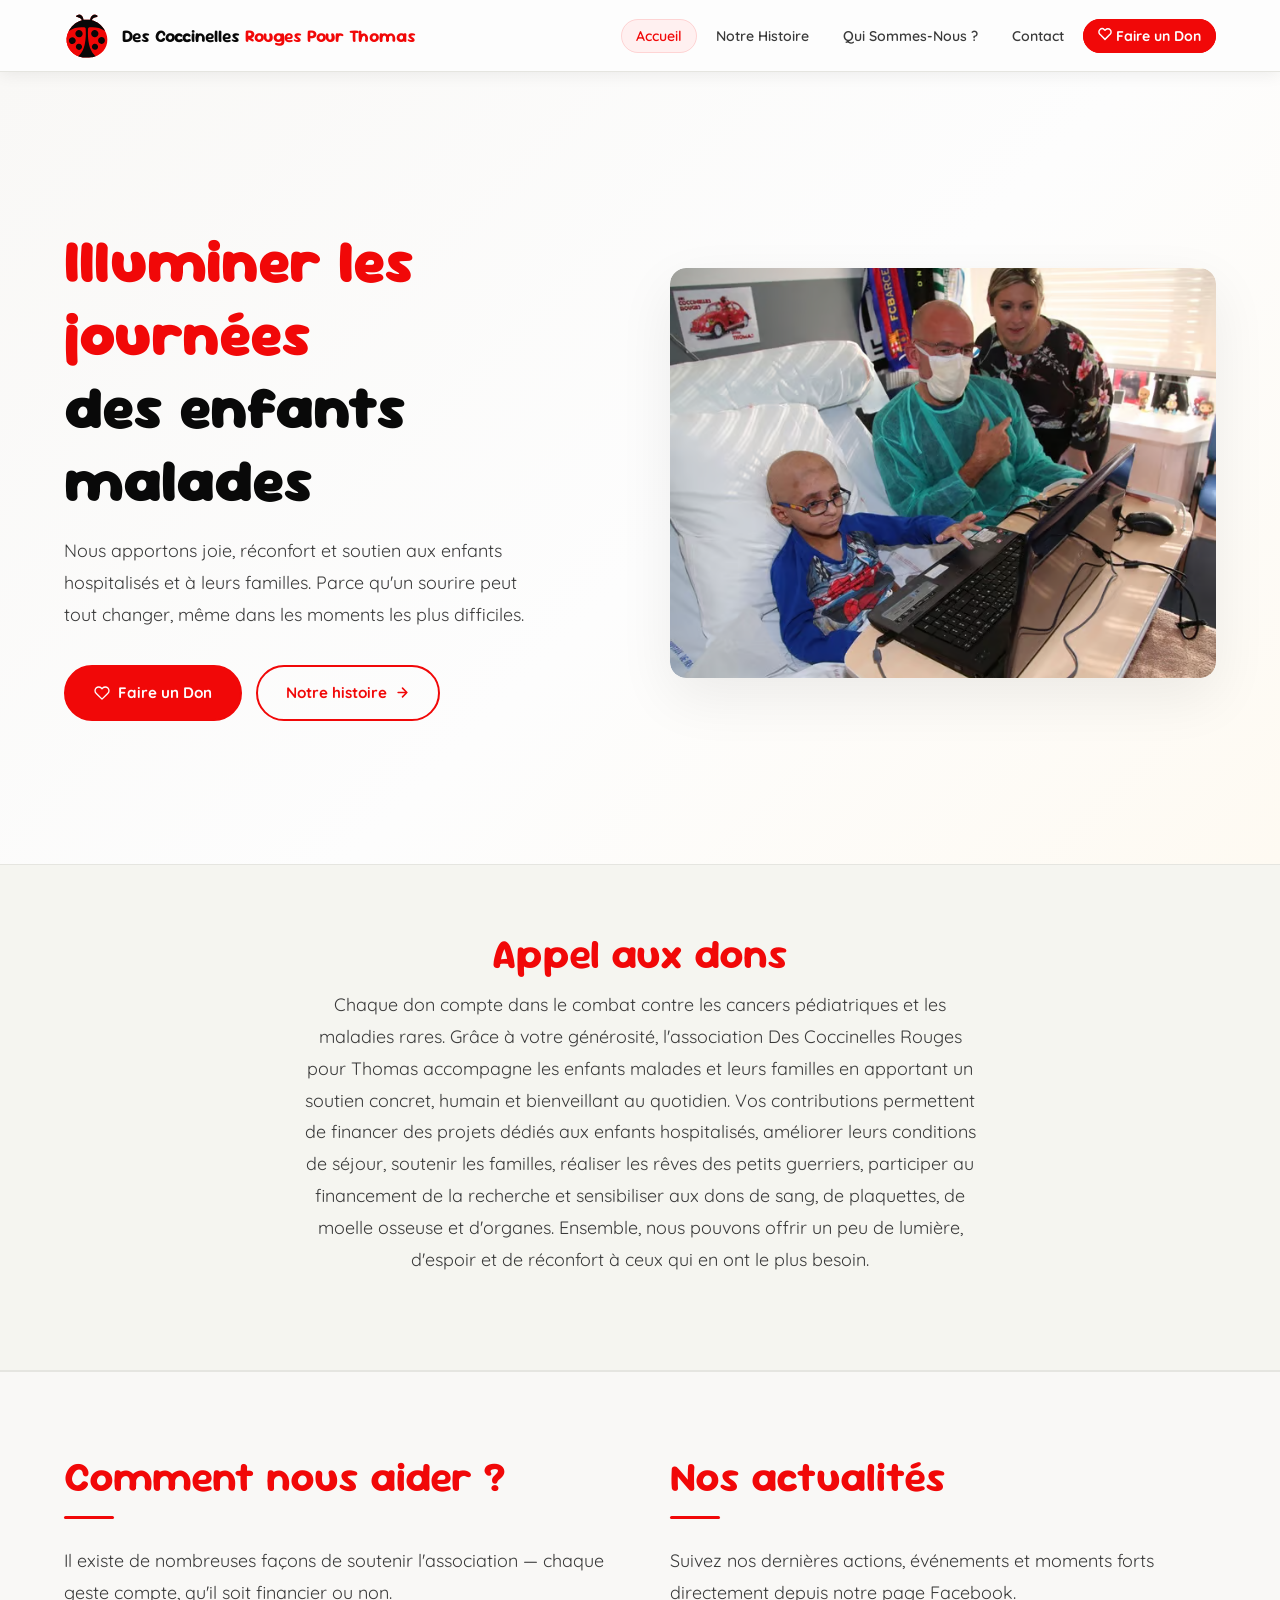
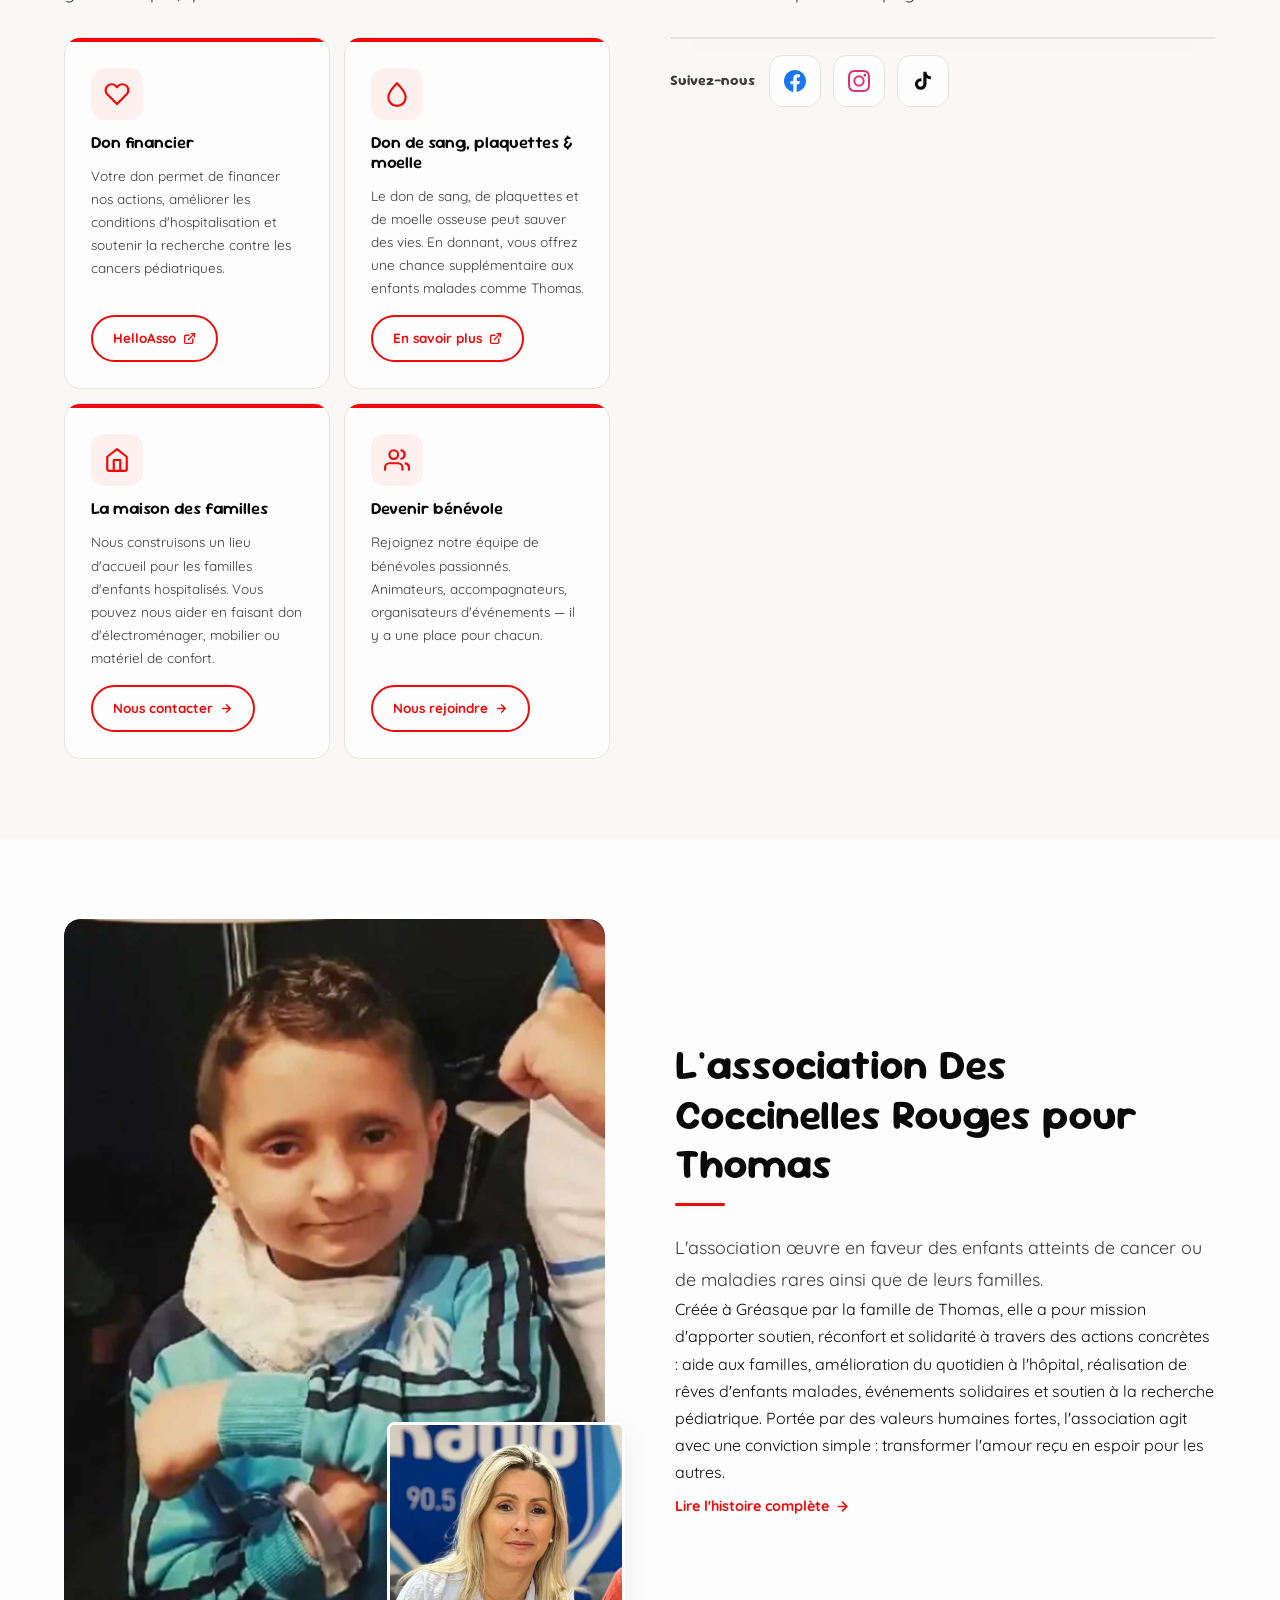
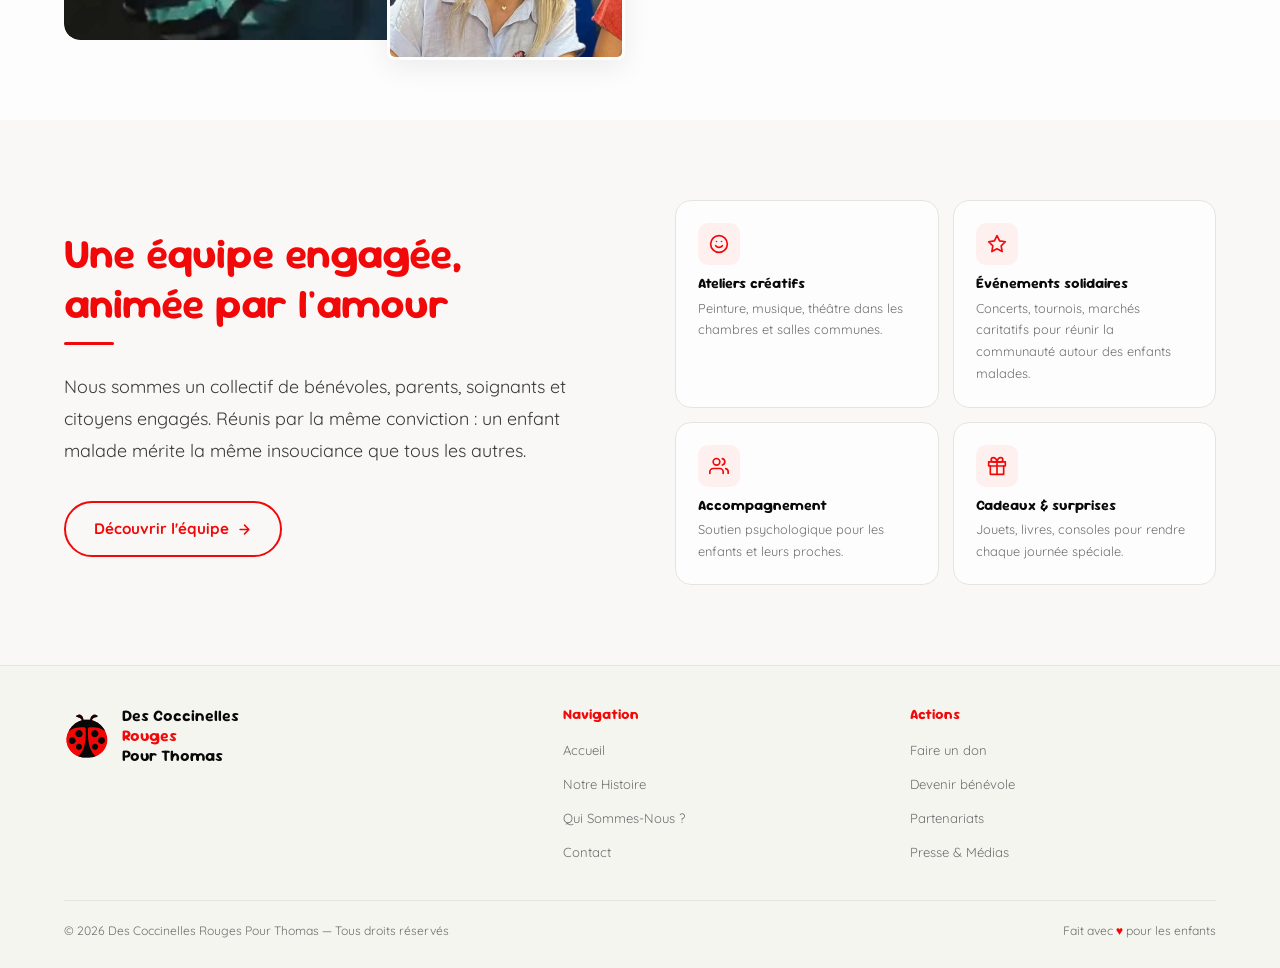
==== index.html @ 8523a1a4 "Initial commit" ====
<!DOCTYPE html>
<html lang="fr">
<head>
  <meta charset="UTF-8">
  <meta name="viewport" content="width=device-width, initial-scale=1.0">

  <!-- =============================================
       SEO — TITRE & DESCRIPTION
       ============================================= -->
  <title>Des Coccinelles Rouges Pour Thomas — Soutien aux enfants malades, Gréasque (13)</title>
  <meta name="description" content="Association Des Coccinelles Rouges Pour Thomas : soutien aux enfants atteints de cancer pédiatrique ou de maladies rares et à leurs familles. Faites un don, devenez bénévole. Basée à Gréasque (Bouches-du-Rhône).">
  <meta name="keywords" content="association enfants malades, cancer pédiatrique, maladies rares, soutien familles, Gréasque, Bouches-du-Rhône, leucémie enfant, faire un don association, bénévolat, coccinelles rouges Thomas, Sabine Matina">
  <meta name="author" content="Association Des Coccinelles Rouges Pour Thomas">
  <meta name="robots" content="index, follow">
  <link rel="canonical" href="https://www.descoccinellesrougespourthomas.fr/">

  <!-- =============================================
       OPEN GRAPH (Facebook, LinkedIn, WhatsApp…)
       ============================================= -->
  <meta property="og:type"        content="website">
  <meta property="og:locale"      content="fr_FR">
  <meta property="og:url"         content="https://www.descoccinellesrougespourthomas.fr/">
  <meta property="og:site_name"   content="Des Coccinelles Rouges Pour Thomas">
  <meta property="og:title"       content="Des Coccinelles Rouges Pour Thomas — Soutien aux enfants malades">
  <meta property="og:description" content="Association de soutien aux enfants atteints de cancer ou de maladies rares et à leurs familles. Rejoignez-nous, faites un don, devenez bénévole.">
  <meta property="og:image"       content="https://www.descoccinellesrougespourthomas.fr/images/logo/coccinelle.svg">

  <!-- =============================================
       TWITTER CARD
       ============================================= -->
  <meta name="twitter:card"        content="summary_large_image">
  <meta name="twitter:title"       content="Des Coccinelles Rouges Pour Thomas">
  <meta name="twitter:description" content="Association de soutien aux enfants atteints de cancer ou de maladies rares et à leurs familles. Faites un don, devenez bénévole.">
  <meta name="twitter:image"       content="https://www.descoccinellesrougespourthomas.fr/images/logo/coccinelle.svg">

  <!-- =============================================
       DONNÉES STRUCTURÉES — Google Rich Results
       ============================================= -->
  <script type="application/ld+json">
  {
    "@context": "https://schema.org",
    "@type": "NGO",
    "name": "Des Coccinelles Rouges Pour Thomas",
    "alternateName": "Coccinelles Rouges Thomas",
    "url": "https://www.descoccinellesrougespourthomas.fr/",
    "logo": "https://www.descoccinellesrougespourthomas.fr/images/logo/coccinelle.svg",
    "description": "Association de soutien aux enfants atteints de cancer pédiatrique ou de maladies rares et à leurs familles, fondée à Gréasque par Sabine Matina en mémoire de Thomas.",
    "foundingDate": "2019",
    "address": {
      "@type": "PostalAddress",
      "streetAddress": "6A Les Castors",
      "postalCode": "13850",
      "addressLocality": "Gréasque",
      "addressCountry": "FR"
    },
    "contactPoint": [
      {
        "@type": "ContactPoint",
        "telephone": "+33-6-26-09-50-68",
        "contactType": "customer support",
        "name": "Sabine Matina",
        "availableLanguage": "French"
      },
      {
        "@type": "ContactPoint",
        "email": "descoccinellesrougespourthomas@gmail.com",
        "contactType": "customer support"
      }
    ],
    "sameAs": [
      "https://www.facebook.com/descoccinellesrougespourthomas",
      "https://www.instagram.com/descoccinellesrougespourthomas/",
      "https://www.tiktok.com/@matinathomas110710"
    ],
    "areaServed": "FR"
  }
  </script>

  <!-- Polices -->
  <link rel="preconnect" href="https://fonts.googleapis.com">
  <link rel="preconnect" href="https://fonts.gstatic.com" crossorigin>
  <link href="https://fonts.googleapis.com/css2?family=Sour+Gummy:wght@400;600;700;900&family=Quicksand:wght@400;500;600;700&display=swap" rel="stylesheet">
  <link rel="stylesheet" href="style.css">
</head>
<body>

<!-- =============================================
     NAVIGATION
     ============================================= -->
<nav class="main-nav">
  <div class="nav-logo" onclick="go('home')">
    <div class="logo-img" id="nav-logo">LOGO</div>
    <div class="logo-name" id="nav-name">Nom de <span>l'Association</span></div>
  </div>
  <ul class="nav-links">
    <li><a onclick="go('home')"     id="n-home">Accueil</a></li>
    <li><a onclick="go('histoire')" id="n-histoire">Notre Histoire</a></li>
    <li><a onclick="go('qui')"      id="n-qui">Qui Sommes-Nous ?</a></li>
    <li><a onclick="go('contact')"  id="n-contact">Contact</a></li>
    <li><a id="nav-cta-don" href="#" target="_blank" class="nav-cta">
      <svg width="14" height="14" viewBox="0 0 24 24" fill="none" stroke="currentColor" stroke-width="2.5" stroke-linecap="round" stroke-linejoin="round" aria-hidden="true">
        <path d="M20.84 4.61a5.5 5.5 0 0 0-7.78 0L12 5.67l-1.06-1.06a5.5 5.5 0 0 0-7.78 7.78l1.06 1.06L12 21.23l7.78-7.78 1.06-1.06a5.5 5.5 0 0 0 0-7.78z"/>
      </svg>
      Faire un Don
    </a></li>
  </ul>
  <div class="hamburger" onclick="toggleMenu()" aria-label="Menu" aria-expanded="false">
    <span></span><span></span><span></span>
  </div>
</nav>

<div class="mobile-menu" id="mob">
  <a onclick="go('home');toggleMenu()">Accueil</a>
  <a onclick="go('histoire');toggleMenu()">Notre Histoire</a>
  <a onclick="go('qui');toggleMenu()">Qui Sommes-Nous ?</a>
  <a onclick="go('contact');toggleMenu()">Contact</a>
  <a id="mob-cta-don" href="#" target="_blank" style="color:var(--red);font-weight:700;">Faire un Don</a>
</div>

<main>

<!-- =============================================
     PAGE : ACCUEIL
     ============================================= -->
<div class="page active" id="page-home">

  <!-- HERO -->
  <section class="hero" aria-label="Présentation de l'association">
    <div class="hero-inner">
      <div>
        <h1 id="h-titre"></h1>
        <p class="lead" id="h-texte"></p>
        <div class="hero-btns">
          <a id="hero-don-btn" href="#" target="_blank" class="btn btn-primary">
            <svg width="16" height="16" viewBox="0 0 24 24" fill="none" stroke="currentColor" stroke-width="2" stroke-linecap="round" stroke-linejoin="round" aria-hidden="true">
              <path d="M20.84 4.61a5.5 5.5 0 0 0-7.78 0L12 5.67l-1.06-1.06a5.5 5.5 0 0 0-7.78 7.78l1.06 1.06L12 21.23l7.78-7.78 1.06-1.06a5.5 5.5 0 0 0 0-7.78z"/>
            </svg>
            Faire un Don
          </a>
          <a class="btn btn-outline" onclick="go('histoire')">
            Notre histoire
            <svg width="15" height="15" viewBox="0 0 24 24" fill="none" stroke="currentColor" stroke-width="2.5" stroke-linecap="round" stroke-linejoin="round" aria-hidden="true">
              <path d="M5 12h14M12 5l7 7-7 7"/>
            </svg>
          </a>
        </div>
      </div>

      <div class="hero-img" id="hero-img-box">
        <div class="img-ph" style="width:100%;height:100%;border-radius:16px;">
          <svg viewBox="0 0 24 24" fill="none" stroke="currentColor" stroke-width="1.5" aria-hidden="true">
            <rect x="3" y="3" width="18" height="18" rx="3"/>
            <circle cx="8.5" cy="8.5" r="1.5"/>
            <path d="M21 15l-5-5L5 21"/>
          </svg>
          <span>Photo principale<br><small>(800×600px)</small></span>
        </div>
      </div>
    </div>
  </section>

  <!-- APPEL AUX DONS -->
  <section class="don-band" id="dons" aria-label="Appel aux dons">
    <div class="don-band-inner">
      <h2 id="don-t"></h2>
      <p class="lead" id="don-p"></p>
    </div>
  </section>

  <!-- COMMENT AIDER + ACTUALITÉS -->
  <section class="aider-actu" aria-label="Comment aider et actualités">
    <div class="aider-actu-inner">

      <!-- Gauche : cartes de dons 2x2 -->
      <div class="aider-col">
        <h2>Comment nous aider ?</h2>
        <div class="divider"></div>
        <p class="lead" style="margin-bottom:28px;">Il existe de nombreuses façons de soutenir l'association — chaque geste compte, qu'il soit financier ou non.</p>
        <div class="dons-grid" id="dons-grid"></div>
      </div>

      <!-- Droite : widget Facebook + réseaux -->
      <div class="actu-col">
        <h2>Nos actualités</h2>
        <div class="divider"></div>
        <p class="lead" style="margin-bottom:28px;">Suivez nos dernières actions, événements et moments forts directement depuis notre page Facebook.</p>
        <div class="actu-widget">
          <div id="fb-root"></div>
          <div class="fb-page"
            data-href="https://www.facebook.com/descoccinellesrougespourthomas"
            data-tabs="timeline"
            data-width="500"
            data-height="800"
            data-small-header="true"
            data-adapt-container-width="true"
            data-hide-cover="false"
            data-show-facepile="false">
          </div>
        </div>
        <div class="actu-social">
          <p class="actu-social-label">Suivez-nous</p>
          <div class="social-links" id="soc-home"></div>
        </div>
      </div>

    </div>
  </section>

  <!-- POURQUOI L'ASSO -->
  <section class="about-strip" aria-label="À propos de l'association">
    <div class="about-strip-inner">
      <div class="about-img-wrap">
        <div class="about-img-main" id="abt-portrait">
          <div class="img-ph" style="width:100%;height:100%;">
            <svg viewBox="0 0 24 24" fill="none" stroke="currentColor" stroke-width="1.5" aria-hidden="true">
              <rect x="3" y="3" width="18" height="18" rx="3"/>
              <circle cx="8.5" cy="8.5" r="1.5"/>
              <path d="M21 15l-5-5L5 21"/>
            </svg>
            <span>Photo portrait<br><small>(400×530px)</small></span>
          </div>
        </div>
        <div class="about-img-small" id="abt-carre">
          <div class="img-ph" style="width:100%;height:100%;border-radius:6px;">
            <svg viewBox="0 0 24 24" fill="none" stroke="currentColor" stroke-width="1.5" aria-hidden="true">
              <rect x="3" y="3" width="18" height="18" rx="3"/>
              <circle cx="8.5" cy="8.5" r="1.5"/>
              <path d="M21 15l-5-5L5 21"/>
            </svg>
            <span>Carré</span>
          </div>
        </div>
      </div>
      <div>
        <h2 id="abt-t"></h2>
        <div class="divider"></div>
        <p class="lead" id="abt-p1"></p>
        <p id="abt-p2"></p>
        <a class="link-arrow" onclick="go('histoire')">
          Lire l'histoire complète
          <svg width="15" height="15" viewBox="0 0 24 24" fill="none" stroke="currentColor" stroke-width="2.5" stroke-linecap="round" stroke-linejoin="round" aria-hidden="true">
            <path d="M5 12h14M12 5l7 7-7 7"/>
          </svg>
        </a>
      </div>
    </div>
  </section>

  <!-- QUI SOMMES NOUS -->
  <section class="qui-strip" aria-label="Notre équipe et nos actions">
    <div class="qui-strip-inner">
      <div class="qui-strip-text">
        <h2 id="qui-t"></h2>
        <div class="divider"></div>
        <p class="lead" id="qui-p"></p>
        <a class="btn btn-outline" onclick="go('qui')" style="margin-top:18px;">
          Découvrir l'équipe
          <svg width="15" height="15" viewBox="0 0 24 24" fill="none" stroke="currentColor" stroke-width="2.5" stroke-linecap="round" stroke-linejoin="round" aria-hidden="true">
            <path d="M5 12h14M12 5l7 7-7 7"/>
          </svg>
        </a>
      </div>
      <div class="qui-cards" id="actions-grid"></div>
    </div>
  </section>


</div><!-- /page-home -->


<!-- =============================================
     PAGE : NOTRE HISTOIRE
     ============================================= -->
<div class="page" id="page-histoire">

  <div class="page-hero">
    <h1>L'Histoire de Thomas</h1>
    <p class="lead">Comment une épreuve personnelle est devenue un mouvement de solidarité.</p>
  </div>

  <article class="story-section">
    <h2>Le commencement</h2>
    <div class="divider"></div>
    <p class="lead" id="st-intro"></p>

    <div class="story-img" id="st-img1">
      <div class="img-ph" style="width:100%;height:100%;border-radius:14px;">
        <svg viewBox="0 0 24 24" fill="none" stroke="currentColor" stroke-width="1.5" aria-hidden="true">
          <rect x="3" y="3" width="18" height="18" rx="3"/>
          <circle cx="8.5" cy="8.5" r="1.5"/>
          <path d="M21 15l-5-5L5 21"/>
        </svg>
        <span>Photo de Thomas / moment clé<br><small>(800×450px)</small></span>
      </div>
    </div>

    <p id="st-t1"></p>
    <p id="st-t2"></p>

    <h2 style="margin-top:46px;" id="st-naiss"></h2>
    <div class="divider"></div>

    <div class="story-img" id="st-img2">
      <div class="img-ph" style="width:100%;height:100%;border-radius:14px;">
        <svg viewBox="0 0 24 24" fill="none" stroke="currentColor" stroke-width="1.5" aria-hidden="true">
          <rect x="3" y="3" width="18" height="18" rx="3"/>
          <circle cx="8.5" cy="8.5" r="1.5"/>
          <path d="M21 15l-5-5L5 21"/>
        </svg>
        <span>Fondation / équipe<br><small>(800×450px)</small></span>
      </div>
    </div>

    <p id="st-t3"></p>
    <p id="st-t4"></p>
  </article>

  <!-- CTA -->
  <div class="cta-band">
    <h2>Vous aussi, rejoignez l'aventure</h2>
    <p class="lead">Bénévole, donateur ou simplement curieux — il y a une place pour vous dans notre famille.</p>
    <div class="cta-btns">
      <a id="histoire-don-btn" href="#" target="_blank" class="btn btn-primary">
        <svg width="16" height="16" viewBox="0 0 24 24" fill="none" stroke="currentColor" stroke-width="2" stroke-linecap="round" stroke-linejoin="round" aria-hidden="true">
          <path d="M20.84 4.61a5.5 5.5 0 0 0-7.78 0L12 5.67l-1.06-1.06a5.5 5.5 0 0 0-7.78 7.78l1.06 1.06L12 21.23l7.78-7.78 1.06-1.06a5.5 5.5 0 0 0 0-7.78z"/>
        </svg>
        Faire un don
      </a>
      <a class="btn btn-outline" onclick="go('contact')">
        Nous rejoindre
        <svg width="15" height="15" viewBox="0 0 24 24" fill="none" stroke="currentColor" stroke-width="2.5" stroke-linecap="round" stroke-linejoin="round" aria-hidden="true">
          <path d="M5 12h14M12 5l7 7-7 7"/>
        </svg>
      </a>
    </div>
  </div>

</div><!-- /page-histoire -->


<!-- =============================================
     PAGE : QUI SOMMES-NOUS
     ============================================= -->
<div class="page" id="page-qui">

  <div class="page-hero">
    <h1>Qui Sommes-Nous ?</h1>
    <p class="lead">Des hommes et des femmes passionnés, unis par un même engagement.</p>
  </div>

  <section class="section">
    <div style="max-width:720px;">
      <h2 style="color:var(--red);">Plus qu'une association,<br>une famille</h2>
      <div class="divider"></div>
      <p class="lead" id="q-intro"></p>
      <p style="color:var(--ink-mid);margin-top:14px;" id="q-t2"></p>
    </div>
    <h3 style="margin-top:56px;margin-bottom:6px;">Nos valeurs</h3>
    <div class="divider"></div>
    <div class="values-grid" id="val-grid"></div>
  </section>

  <section class="section" style="background:var(--section-bg);max-width:100%;padding:56px 5%;">
    <div style="max-width:1200px;margin:0 auto;">
      <h2 style="color:var(--red);">L'équipe dirigeante</h2>
      <div class="divider"></div>
      <div class="team-grid" id="team-grid"></div>
    </div>
  </section>

  <section class="section" style="background:var(--off-white);max-width:100%;padding:56px 5%;">
    <div style="max-width:1200px;margin:0 auto;">
      <h2 style="color:var(--red);">Nos parrains</h2>
      <div class="divider"></div>
      <div class="team-grid" id="parrains-grid"></div>
    </div>
  </section>

</div><!-- /page-qui -->


<!-- =============================================
     PAGE : CONTACT
     ============================================= -->
<div class="page" id="page-contact">

  <div class="page-hero">
    <h1>On est là pour vous</h1>
    <p class="lead">Pour un don, un partenariat, du bénévolat ou simplement pour nous dire bonjour.</p>
  </div>

  <div class="contact-grid">
    <address class="contact-info">
      <h2>Comment nous joindre ?</h2>
      <div class="divider"></div>
      <p class="lead" id="ct-intro"></p>

      <div class="c-item">
        <div class="c-icon">
          <svg width="19" height="19" viewBox="0 0 24 24" fill="none" stroke="currentColor" stroke-width="2" stroke-linecap="round" stroke-linejoin="round" aria-hidden="true">
            <path d="M12 2C8.13 2 5 5.13 5 9c0 5.25 7 13 7 13s7-7.75 7-13c0-3.87-3.13-7-7-7z"/>
            <circle cx="12" cy="9" r="2.5"/>
          </svg>
        </div>
        <div><h4>Adresse</h4><p id="ct-adr"></p></div>
      </div>

      <div class="c-item">
        <div class="c-icon">
          <svg width="19" height="19" viewBox="0 0 24 24" fill="none" stroke="currentColor" stroke-width="2" stroke-linecap="round" stroke-linejoin="round" aria-hidden="true">
            <path d="M4 4h16c1.1 0 2 .9 2 2v12c0 1.1-.9 2-2 2H4c-1.1 0-2-.9-2-2V6c0-1.1.9-2 2-2z"/>
            <polyline points="22,6 12,13 2,6"/>
          </svg>
        </div>
        <div><h4>Email</h4><a id="ct-email"></a></div>
      </div>

      <div id="ct-tels"></div>
    </address>

    <div class="contact-form">
      <h3>Envoyez-nous un message</h3>
      <div class="form-group">
        <label for="f-nom">Votre nom complet</label>
        <input id="f-nom" type="text" placeholder="Prénom Nom" autocomplete="name">
      </div>
      <div class="form-group">
        <label for="f-email">Adresse email</label>
        <input id="f-email" type="email" placeholder="votre@email.fr" autocomplete="email">
      </div>
      <div class="form-group">
        <label for="ct-sujets">Sujet</label>
        <select id="ct-sujets"></select>
      </div>
      <div class="form-group">
        <label for="f-msg">Votre message</label>
        <textarea id="f-msg" placeholder="Dites-nous comment nous pouvons vous aider…"></textarea>
      </div>
      <button class="btn btn-primary" style="width:100%;justify-content:center;"
              onclick="alert('Connectez ce bouton à votre backend !')">
        Envoyer le message
        <svg width="15" height="15" viewBox="0 0 24 24" fill="none" stroke="currentColor" stroke-width="2.5" stroke-linecap="round" stroke-linejoin="round" aria-hidden="true">
          <line x1="22" y1="2" x2="11" y2="13"/>
          <polygon points="22 2 15 22 11 13 2 9 22 2"/>
        </svg>
      </button>
    </div>
  </div>

  <div class="contact-social">
    <h3>Retrouvez-nous en ligne</h3>
    <div class="social-grid" id="soc-contact"></div>
  </div>

</div><!-- /page-contact -->

</main>

<!-- =============================================
     FOOTER
     ============================================= -->
<footer>
  <div class="footer-inner">
    <div class="footer-brand">
      <div class="nav-logo" style="cursor:default; align-items:center;">
        <div class="logo-img" style="width:46px;height:46px;font-size:8px;" id="ft-logo">LOGO</div>
        <div class="footer-brand-name">
          <span>Des Coccinelles</span>
          <span class="footer-brand-red">Rouges</span>
          <span>Pour Thomas</span>
        </div>
      </div>
      <p id="ft-legal" style="display:none;"></p>
    </div>
    <div class="footer-col" aria-label="Navigation secondaire">
      <h4>Navigation</h4>
      <ul>
        <li><a onclick="go('home')">Accueil</a></li>
        <li><a onclick="go('histoire')">Notre Histoire</a></li>
        <li><a onclick="go('qui')">Qui Sommes-Nous ?</a></li>
        <li><a onclick="go('contact')">Contact</a></li>
      </ul>
    </div>
    <div class="footer-col">
      <h4>Actions</h4>
      <ul>
        <li><a onclick="goDon()">Faire un don</a></li>
        <li><a onclick="go('contact')">Devenir bénévole</a></li>
        <li><a onclick="go('contact')">Partenariats</a></li>
        <li><a onclick="go('contact')">Presse &amp; Médias</a></li>
      </ul>
    </div>
  </div>
  <div class="footer-bottom">
    <span id="ft-copy"></span>
    <span>Fait avec <span class="footer-heart">♥</span> pour les enfants</span>
  </div>
</footer>

<!-- SDK Facebook (Page Plugin) -->
<script async defer crossorigin="anonymous"
  src="https://connect.facebook.net/fr_FR/sdk.js#xfbml=1&version=v19.0">
</script>

<script src="main.js"></script>
</body>
</html>
---- style.css ----
/* =============================================
   CSS VARIABLES
   ============================================= */
:root {
  --white:      #fdfdfd;
  --off-white:  #f5f5f0;
  --section-bg: #f9f8f6;
  --red:        #f10808;
  --red-pale:   #fff0f0;
  --gold:       #f7b538;
  --gold-pale:  #fff8e7;
  --ink:        #090909;
  --ink-mid:    #3a3a3a;
  --ink-light:  #6e6e6e;
  --border:     #e5e5e0;
  --shadow:     rgba(9,9,9,0.07);
  --font-title: 'Sour Gummy', cursive;
  --font-body:  'Quicksand', sans-serif;
  --nav-h:      72px;
  --radius:     16px;
  --radius-sm:  8px;
}

/* =============================================
   RESET & BASE
   ============================================= */
*, *::before, *::after { box-sizing: border-box; margin: 0; padding: 0; }
html { scroll-behavior: smooth; }
body {
  font-family: var(--font-body);
  background: var(--white);
  color: var(--ink);
  line-height: 1.7;
  font-size: 16px;
  overflow-x: hidden;
}
img { display: block; width: 100%; height: 100%; object-fit: cover; }
a { color: inherit; text-decoration: none; }
em { font-style: normal; }

/* =============================================
   PAGE SYSTEM
   ============================================= */
.page { display: none; animation: fadeUp .4s ease both; }
.page.active { display: block; }
@keyframes fadeUp {
  from { opacity: 0; transform: translateY(16px); }
  to   { opacity: 1; transform: translateY(0); }
}

/* =============================================
   NAVIGATION
   ============================================= */
nav.main-nav {
  position: fixed; top: 0; left: 0; right: 0;
  height: var(--nav-h);
  background: var(--white);
  border-bottom: 1.5px solid var(--border);
  display: flex; align-items: center; justify-content: space-between;
  padding: 0 5%;
  z-index: 100;
  box-shadow: 0 2px 16px var(--shadow);
}
.nav-logo { display: flex; align-items: center; gap: 12px; cursor: pointer; }
.logo-img {
  width: 46px; height: 46px; border-radius: 50%;
  background: var(--red-pale); border: 2px dashed var(--red);
  display: flex; align-items: center; justify-content: center;
  font-size: 9px; color: var(--red); font-family: var(--font-body);
  font-weight: 700; text-align: center; line-height: 1.2;
  flex-shrink: 0; overflow: hidden;
}
/* Quand le logo réel est chargé, on écrase les styles placeholder */
.logo-img img {
  width: 100%; height: 100%;
  object-fit: contain;
  border-radius: 0;
  display: block;
}
.logo-name { font-family: var(--font-title); font-weight: 700; font-size: 1.1rem; color: var(--ink); line-height: 1.2; }
.logo-name span { color: var(--red); }

.nav-links { display: flex; gap: 4px; list-style: none; }
.nav-links a {
  font-family: var(--font-body); font-weight: 600; font-size: .88rem;
  color: var(--ink-mid); padding: 7px 14px; border-radius: 50px;
  transition: all .2s; cursor: pointer; border: 1.5px solid transparent;
}
.nav-links a:hover,
.nav-links a.active { color: var(--red); background: var(--red-pale); border-color: rgba(241,8,8,.12); }

.nav-cta {
  background: var(--red) !important; color: var(--white) !important;
  border-color: var(--red) !important; font-weight: 700 !important;
}
.nav-cta:hover {
  background: #c90606 !important;
  transform: translateY(-1px);
  box-shadow: 0 4px 14px rgba(241,8,8,.3) !important;
}

.hamburger { display: none; flex-direction: column; gap: 5px; cursor: pointer; padding: 4px; }
.hamburger span { width: 26px; height: 2.5px; background: var(--ink); border-radius: 2px; }

.mobile-menu {
  display: none; position: fixed;
  top: var(--nav-h); left: 0; right: 0;
  background: var(--white); border-bottom: 1.5px solid var(--border);
  padding: 16px 5%; flex-direction: column; gap: 6px;
  z-index: 99; box-shadow: 0 8px 24px var(--shadow);
}
.mobile-menu.open { display: flex; }
.mobile-menu a {
  font-family: var(--font-body); font-weight: 600; color: var(--ink-mid);
  padding: 10px 16px; border-radius: var(--radius-sm);
  cursor: pointer; transition: all .2s;
}
.mobile-menu a:hover { color: var(--red); background: var(--red-pale); }

main { padding-top: var(--nav-h); }

/* =============================================
   UTILITIES
   ============================================= */
.section { padding: 80px 5%; max-width: 1200px; margin: 0 auto; }

h1, h2, h3, h4 { font-family: var(--font-title); line-height: 1.2; }
h1 { font-size: clamp(2.2rem, 5vw, 3.8rem); font-weight: 900; }
h2 { font-size: clamp(1.7rem, 3.5vw, 2.6rem); font-weight: 700; }
h3 { font-size: clamp(1.1rem, 2vw, 1.5rem); font-weight: 600; }

.lead { font-size: clamp(1rem, 1.5vw, 1.12rem); color: var(--ink-mid); line-height: 1.78; }

.divider { width: 50px; height: 3px; background: var(--red); border-radius: 2px; margin: 14px 0 26px; }

.btn {
  display: inline-flex; align-items: center; gap: 8px;
  padding: 13px 28px; border-radius: 50px;
  font-family: var(--font-body); font-weight: 700; font-size: .95rem;
  cursor: pointer; transition: all .25s; border: 2px solid transparent;
}
.btn-primary { background: var(--red); color: var(--white); border-color: var(--red); }
.btn-primary:hover { background: #c90606; transform: translateY(-2px); box-shadow: 0 6px 20px rgba(241,8,8,.3); }
.btn-outline { background: transparent; color: var(--red); border-color: var(--red); }
.btn-outline:hover { background: var(--red-pale); transform: translateY(-2px); }

.link-arrow {
  display: inline-flex; align-items: center; gap: 6px;
  color: var(--red); font-weight: 700; font-size: .9rem;
  cursor: pointer; transition: gap .2s; margin-top: 8px;
}
.link-arrow:hover { gap: 10px; }

/* IMAGE PLACEHOLDER */
.img-ph {
  background: linear-gradient(135deg, #efeeec, #e6e5e2);
  border: 2px dashed #ccc; border-radius: var(--radius);
  display: flex; flex-direction: column; align-items: center;
  justify-content: center; gap: 10px;
  color: #999; font-family: var(--font-body); font-size: .82rem;
  font-weight: 600; text-align: center; padding: 20px;
  position: relative; overflow: hidden;
}
.img-ph::before {
  content: ''; position: absolute; inset: 0;
  background: repeating-linear-gradient(45deg, transparent, transparent 10px, rgba(0,0,0,.012) 10px, rgba(0,0,0,.012) 20px);
}
.img-ph svg { width: 32px; height: 32px; opacity: .28; flex-shrink: 0; }

/* =============================================
   PAGE 1 — ACCUEIL
   ============================================= */
.hero {
  background: linear-gradient(135deg, var(--section-bg) 0%, var(--white) 55%, #fefaf2 100%);
  padding: 70px 5% 60px; min-height: 88vh;
  display: flex; align-items: center;
}
.hero-inner {
  max-width: 1200px; margin: 0 auto;
  display: grid; grid-template-columns: 1fr 1fr;
  gap: 60px; align-items: center;
}
.hero h1 { color: var(--red); margin-bottom: 18px; }
.hero h1 em { font-style: normal; color: var(--ink); display: block; }
.hero p { color: var(--ink-mid); margin-bottom: 34px; max-width: 480px; }
.hero-btns { display: flex; gap: 14px; flex-wrap: wrap; }

.hero-img {
  width: 100%; aspect-ratio: 4/3; border-radius: var(--radius);
  box-shadow: 0 20px 56px var(--shadow); position: relative; overflow: hidden;
}


/* DON BAND */
.don-band {
  background: var(--off-white);
  border-top: 1.5px solid var(--border); border-bottom: 1.5px solid var(--border);
  padding: 64px 5%; text-align: center;
}
.don-band-inner { max-width: 680px; margin: 0 auto; }
.don-band h2 { color: var(--red); margin-bottom: 10px; }
.don-band p  { color: var(--ink-mid); margin-bottom: 30px; }

.don-amounts { display: flex; justify-content: center; gap: 10px; flex-wrap: wrap; margin-bottom: 26px; }
.btn-don {
  background: var(--red); color: var(--white); border: 2px solid var(--red);
  padding: 14px 40px; border-radius: 50px;
  font-family: var(--font-body); font-weight: 700; font-size: 1rem;
  cursor: pointer; transition: all .25s;
  display: inline-flex; align-items: center; gap: 8px;
}
.btn-don:hover { background: #c90606; transform: translateY(-2px); box-shadow: 0 6px 20px rgba(241,8,8,.3); }

/* ABOUT STRIP */
.about-strip { padding: 80px 5%; background: var(--white); }
.about-strip-inner {
  max-width: 1200px; margin: 0 auto;
  display: grid; grid-template-columns: 1fr 1fr;
  gap: 70px; align-items: center;
}
.about-img-wrap { position: relative; }
.about-img-main { width: 100%; aspect-ratio: 3/4; border-radius: var(--radius); overflow: hidden; position: relative; }
.about-img-main img { position: absolute; inset: 0; width: 100%; height: 100%; object-fit: cover; border-radius: var(--radius); }
.about-img-small {
  position: absolute; width: 44%; aspect-ratio: 1;
  border-radius: var(--radius-sm); border: 3px solid var(--white);
  box-shadow: 0 8px 28px var(--shadow); bottom: -20px; right: -20px; overflow: hidden;
}
.about-strip-text h2 { color: var(--red); margin-bottom: 6px; }
.about-strip-text p  { color: var(--ink-mid); margin-bottom: 16px; }

/* QUI STRIP */
.qui-strip { padding: 80px 5%; background: var(--section-bg); }
.qui-strip-inner {
  max-width: 1200px; margin: 0 auto;
  display: grid; grid-template-columns: 1fr 1fr;
  gap: 70px; align-items: center;
}
.qui-strip-text h2 { color: var(--red); margin-bottom: 6px; }
.qui-strip-text p  { color: var(--ink-mid); margin-bottom: 16px; }

.qui-cards { display: grid; grid-template-columns: 1fr 1fr; gap: 14px; }
.qui-card {
  background: var(--white); border-radius: var(--radius);
  padding: 22px; border: 1.5px solid var(--border); transition: all .25s;
}
.qui-card:hover { border-color: var(--red); transform: translateY(-3px); box-shadow: 0 8px 22px var(--shadow); }
.qui-card .c-icon {
  width: 42px; height: 42px; background: var(--red-pale); border-radius: 10px;
  display: flex; align-items: center; justify-content: center;
  color: var(--red); margin-bottom: 10px;
}
.qui-card h4 { font-size: .9rem; margin-bottom: 5px; }
.qui-card p  { font-size: .8rem; color: var(--ink-light); }

/* SOCIAL BAND */
.social-band {
  padding: 56px 5%; background: var(--white);
  border-top: 1.5px solid var(--border); text-align: center;
}
.social-band h3 { color: var(--red); margin-bottom: 8px; }
.social-band p  { color: var(--ink-light); margin-bottom: 28px; }
.social-links   { display: flex; justify-content: center; gap: 12px; flex-wrap: wrap; }

.soc-btn {
  width: 52px; height: 52px; border-radius: 14px;
  display: flex; align-items: center; justify-content: center;
  cursor: pointer; transition: all .25s;
  border: 1.5px solid var(--border); background: var(--white);
}
.soc-btn:hover { transform: translateY(-3px); box-shadow: 0 6px 18px var(--shadow); }
.soc-btn.fb:hover { border-color: #1877f2; background: #f0f5ff; }
.soc-btn.ig:hover { border-color: #e1306c; background: #fff0f5; }
.soc-btn.tt:hover { border-color: #333;    background: #f5f5f5; }
.soc-btn.yt:hover { border-color: #ff0000; background: #fff0f0; }

/* =============================================
   PAGE HERO (partagé)
   ============================================= */
.page-hero {
  background: var(--section-bg); padding: 56px 5% 48px;
  text-align: center; border-bottom: 1.5px solid var(--border);
}
.page-hero h1 { color: var(--red); margin-bottom: 12px; }
.page-hero p  { color: var(--ink-mid); max-width: 560px; margin: 0 auto; }

/* =============================================
   PAGE 2 — HISTOIRE
   ============================================= */
.story-section { max-width: 780px; margin: 0 auto; padding: 70px 5%; }
.story-section h2 { color: var(--red); margin-bottom: 6px; }
.story-section p  { color: var(--ink-mid); margin-bottom: 16px; }
.story-img {
  width: 100%; aspect-ratio: 16/9; border-radius: var(--radius);
  overflow: hidden; margin: 28px 0;
  border: 1.5px solid var(--border); box-shadow: 0 8px 28px var(--shadow);
}

/* TIMELINE */
.tl-wrap {
  background: var(--section-bg);
  border-top: 1.5px solid var(--border); border-bottom: 1.5px solid var(--border);
  padding: 20px 0 60px;
}
.tl-header { text-align: center; padding: 40px 5% 10px; }
.tl-header h2 { color: var(--red); }

.timeline { max-width: 820px; margin: 0 auto; padding: 50px 5% 0; position: relative; }
.timeline::before {
  content: ''; position: absolute;
  left: 50%; top: 50px; bottom: 20px; width: 2px;
  background: linear-gradient(to bottom, var(--red), var(--gold));
  transform: translateX(-50%);
}
.tl-item { display: grid; grid-template-columns: 1fr 56px 1fr; margin-bottom: 52px; align-items: start; }
.tl-item:nth-child(odd)  .tl-c { grid-column: 1; text-align: right; padding-right: 30px; }
.tl-item:nth-child(odd)  .tl-e { grid-column: 3; }
.tl-item:nth-child(odd)  .tl-d { grid-column: 2; }
.tl-item:nth-child(even) .tl-c { grid-column: 3; text-align: left;  padding-left: 30px; }
.tl-item:nth-child(even) .tl-e { grid-column: 1; }
.tl-item:nth-child(even) .tl-d { grid-column: 2; }

.tl-d { display: flex; flex-direction: column; align-items: center; padding-top: 8px; }
.tl-dot {
  width: 16px; height: 16px; border-radius: 50%;
  background: var(--red); border: 3px solid var(--section-bg);
  box-shadow: 0 0 0 3px var(--red);
}
.tl-dot.gold { background: var(--gold); box-shadow: 0 0 0 3px var(--gold); }

.tl-year {
  display: inline-block; font-family: var(--font-title); font-size: .75rem; font-weight: 700;
  color: var(--red); background: var(--red-pale); border-radius: 50px;
  padding: 2px 12px; margin-bottom: 8px; border: 1.5px solid rgba(241,8,8,.2);
}
.tl-year.gold { color: #9a6800; background: var(--gold-pale); border-color: rgba(247,181,56,.3); }
.tl-c h3 { font-size: 1.05rem; margin-bottom: 7px; }
.tl-c p  { font-size: .85rem; color: var(--ink-mid); line-height: 1.65; }
.tl-img  { width: 100%; aspect-ratio: 16/10; border-radius: var(--radius-sm); overflow: hidden; margin-top: 12px; border: 1.5px solid var(--border); }

/* CTA bas d'histoire */
.cta-band { text-align: center; padding: 56px 5%; background: var(--white); }
.cta-band h2 { color: var(--red); margin-bottom: 10px; }
.cta-band p  { max-width: 460px; margin: 0 auto 26px; }
.cta-btns    { display: flex; gap: 14px; justify-content: center; flex-wrap: wrap; }

/* =============================================
   PAGE 3 — QUI SOMMES NOUS
   ============================================= */
.values-grid { display: grid; grid-template-columns: repeat(3, 1fr); gap: 20px; margin-top: 36px; }
.value-card {
  background: var(--white); border-radius: var(--radius);
  border: 1.5px solid var(--border); padding: 28px 22px;
  position: relative; overflow: hidden; transition: all .25s;
}
.value-card::before { content: ''; position: absolute; top: 0; left: 0; right: 0; height: 3px; background: var(--red); }
.value-card:nth-child(3n+2)::before { background: var(--gold); }
.value-card:hover { transform: translateY(-4px); box-shadow: 0 12px 28px var(--shadow); }
.v-icon {
  width: 44px; height: 44px; background: var(--red-pale); border-radius: 10px;
  display: flex; align-items: center; justify-content: center;
  color: var(--red); margin-bottom: 14px;
}
.v-icon.gold { background: var(--gold-pale); color: #9a6800; }
.value-card h3 { font-size: 1rem; margin-bottom: 8px; }
.value-card p  { font-size: .82rem; color: var(--ink-mid); }

/* TEAM — compact */
.team-grid {
  display: flex;
  flex-wrap: wrap;
  justify-content: center;
  gap: 14px; margin-top: 34px;
}
.team-card {
  width: 155px;
  background: var(--white); border-radius: var(--radius);
  border: 1.5px solid var(--border); overflow: hidden;
  transition: all .25s; text-align: center;
}
.team-card:hover { border-color: var(--red); transform: translateY(-3px); box-shadow: 0 10px 26px var(--shadow); }
.team-photo { width: 100%; aspect-ratio: 1; overflow: hidden; }
.team-info  { padding: 11px 10px 13px; }
.team-info h3   { font-size: .86rem; margin-bottom: 4px; }
.team-role {
  display: inline-block; background: var(--red-pale); color: var(--red);
  font-size: .66rem; font-weight: 700; padding: 2px 9px; border-radius: 50px; margin-bottom: 5px;
}
.team-info p { font-size: .72rem; color: var(--ink-light); }

/* =============================================
   PAGE 4 — CONTACT
   ============================================= */
.contact-grid {
  display: grid; grid-template-columns: 1fr 1fr;
  gap: 50px; max-width: 1100px; margin: 0 auto; padding: 70px 5%;
}
.contact-info h2    { color: var(--red); margin-bottom: 6px; white-space: nowrap; }
.contact-info .lead { margin-bottom: 28px; }

.c-item { display: flex; gap: 14px; margin-bottom: 20px; align-items: flex-start; }
.c-icon {
  width: 44px; height: 44px; border-radius: 10px;
  background: var(--red-pale); display: flex; align-items: center;
  justify-content: center; color: var(--red); flex-shrink: 0;
}
.c-item h4 { font-size: .82rem; color: var(--ink-light); margin-bottom: 3px; font-family: var(--font-body); font-weight: 600; }
.c-item p, .c-item a { font-size: .92rem; font-weight: 600; color: var(--ink); }
.c-item a:hover { color: var(--red); }

.contact-form { background: var(--white); border: 1.5px solid var(--border); border-radius: var(--radius); padding: 32px; }
.contact-form h3 { margin-bottom: 22px; }
.form-group { margin-bottom: 15px; }
.form-group label { display: block; font-weight: 600; font-size: .82rem; margin-bottom: 6px; color: var(--ink-mid); }
.form-group input,
.form-group textarea,
.form-group select {
  width: 100%; padding: 11px 14px;
  border: 1.5px solid var(--border); border-radius: var(--radius-sm);
  font-family: var(--font-body); font-size: .88rem; color: var(--ink);
  background: var(--white); transition: border-color .2s; outline: none;
}
.form-group input:focus, .form-group textarea:focus { border-color: var(--red); }
.form-group textarea { resize: vertical; min-height: 110px; }

.contact-social { max-width: 1100px; margin: 0 auto; padding: 0 5% 70px; text-align: center; }
.contact-social h3 { color: var(--red); margin-bottom: 20px; }

.social-grid { display: flex; flex-wrap: wrap; justify-content: center; gap: 14px; }
.soc-card {
  background: var(--white); border: 1.5px solid var(--border); border-radius: var(--radius);
  padding: 22px 16px; display: flex; flex-direction: column;
  align-items: center; gap: 10px; cursor: pointer; transition: all .25s; text-align: center;
}
.soc-card:hover { transform: translateY(-3px); box-shadow: 0 8px 22px var(--shadow); }
.soc-card.fb:hover { border-color: #1877f2; }
.soc-card.ig:hover { border-color: #e1306c; }
.soc-card.tt:hover { border-color: #333;    }
.soc-card.yt:hover { border-color: #ff0000; }
.soc-card .s-ico { width: 50px; height: 50px; border-radius: 12px; display: flex; align-items: center; justify-content: center; }
.soc-card h4 { font-size: .88rem; }
.soc-card p  { font-size: .75rem; color: var(--ink-light); }

/* =============================================
   SECTION AIDER + ACTUALITÉS
   ============================================= */
.aider-actu {
  padding: 80px 5%;
  background: var(--section-bg);
  border-top: 1.5px solid var(--border);
}
.aider-actu-inner {
  max-width: 1200px; margin: 0 auto;
  display: grid; grid-template-columns: 1fr 1fr;
  gap: 60px; align-items: start;
}
.aider-col h2,
.actu-col h2 { color: var(--red); }

/* Cartes 2x2 */
.dons-grid {
  display: grid;
  grid-template-columns: 1fr 1fr;
  gap: 14px;
}

.actu-widget {
  border-radius: var(--radius);
  overflow: hidden;
  border: 1.5px solid var(--border);
  box-shadow: 0 8px 28px var(--shadow);
}
.actu-widget .fb-page { width: 100% !important; }

.actu-social {
  display: flex; align-items: center; gap: 14px;
  margin-top: 16px; flex-wrap: wrap;
}
.actu-social-label {
  font-family: var(--font-title); font-weight: 700;
  font-size: .9rem; color: var(--ink-mid); white-space: nowrap;
}

@media (max-width: 1000px) {
  .aider-actu-inner { grid-template-columns: 1fr; }
}
@media (max-width: 500px) {
  .dons-grid { grid-template-columns: 1fr; }
}

.don-card {
  background: var(--white);
  border-radius: var(--radius);
  border: 1.5px solid var(--border);
  padding: 30px 26px 26px;
  display: flex; flex-direction: column; gap: 12px;
  transition: all .25s;
  position: relative; overflow: hidden;
}
.don-card::before {
  content: ''; position: absolute; top: 0; left: 0; right: 0; height: 4px;
}
.don-card:hover { transform: translateY(-4px); box-shadow: 0 14px 32px var(--shadow); }

.don-card--red::before   { background: var(--red); }
.don-card--blood::before { background: var(--red); }
.don-card--gold::before  { background: var(--red); }
.don-card--green::before { background: var(--red); }

.don-card-icon {
  width: 52px; height: 52px; border-radius: 14px;
  display: flex; align-items: center; justify-content: center;
  flex-shrink: 0;
}
.don-card--red   .don-card-icon { background: var(--red-pale); color: var(--red); }
.don-card--blood .don-card-icon { background: var(--red-pale); color: var(--red); }
.don-card--gold  .don-card-icon { background: var(--red-pale); color: var(--red); }
.don-card--green .don-card-icon { background: var(--red-pale); color: var(--red); }

.don-card h3 { font-size: 1.05rem; margin: 0; }
.don-card p  { font-size: .85rem; color: var(--ink-mid); line-height: 1.7; flex: 1; margin: 0; }

.don-card-btn {
  display: inline-flex; align-items: center; gap: 7px;
  padding: 10px 20px; border-radius: 50px;
  font-family: var(--font-body); font-weight: 700; font-size: .84rem;
  border: 2px solid transparent; transition: all .22s;
  align-self: flex-start; margin-top: 4px; text-decoration: none;
}
.don-card-btn--primary {
  background: var(--red); color: var(--white); border-color: var(--red);
}
.don-card-btn--primary:hover { background: #c90606; transform: translateY(-1px); box-shadow: 0 5px 16px rgba(241,8,8,.3); }

.don-card-btn--blood {
  background: transparent; color: var(--red); border-color: var(--red);
}
.don-card-btn--blood:hover { background: var(--red-pale); transform: translateY(-1px); }

.don-card-btn--gold {
  background: transparent; color: var(--red); border-color: var(--red);
}
.don-card-btn--gold:hover { background: var(--red-pale); transform: translateY(-1px); }

.don-card-btn--green {
  background: transparent; color: var(--red); border-color: var(--red);
}
.don-card-btn--green:hover { background: var(--red-pale); transform: translateY(-1px); }

/* =============================================
   FOOTER
   ============================================= */
footer { background: var(--off-white); border-top: 1.5px solid var(--border); padding: 40px 5% 26px; }
.footer-brand-name {
  display: flex; flex-direction: column; line-height: 1.25;
  font-family: var(--font-title); font-weight: 700; font-size: 1rem; color: var(--ink);
}
.footer-brand-red { color: var(--red); }
.footer-inner {
  max-width: 1200px; margin: 0 auto;
  display: grid; grid-template-columns: 1.5fr 1fr 1fr;
  gap: 40px; padding-bottom: 28px;
  border-bottom: 1px solid var(--border); margin-bottom: 20px;
}
.footer-brand p { color: var(--ink-mid); font-size: .82rem; margin-top: 10px; max-width: 280px; }
.footer-col h4  { font-family: var(--font-title); font-size: .9rem; margin-bottom: 12px; color: var(--red); }
.footer-col ul  { list-style: none; }
.footer-col li  { margin-bottom: 7px; }
.footer-col a   { font-size: .82rem; color: var(--ink-light); cursor: pointer; transition: color .2s; }
.footer-col a:hover { color: var(--red); }
.footer-bottom {
  max-width: 1200px; margin: 0 auto;
  display: flex; justify-content: space-between; align-items: center;
  font-size: .76rem; color: var(--ink-light); flex-wrap: wrap; gap: 10px;
}
.footer-heart { color: var(--red); }

/* =============================================
   RESPONSIVE
   ============================================= */
@media (max-width: 900px) {
  .hero-inner, .about-strip-inner, .qui-strip-inner { grid-template-columns: 1fr; }
  .hero { min-height: auto; padding: 50px 5%; }
  .hero-img { max-width: 480px; margin: 0 auto; }
  .hero p { max-width: 100%; }
  .timeline::before { left: 26px; }
  .tl-item { grid-template-columns: 52px 1fr; }
  .tl-item:nth-child(odd)  .tl-c,
  .tl-item:nth-child(even) .tl-c { grid-column: 2; text-align: left; padding: 0 0 0 18px; }
  .tl-d { grid-column: 1; }
  .tl-e { display: none; }
  .values-grid { grid-template-columns: 1fr 1fr; }
  .contact-grid { grid-template-columns: 1fr; }
  .footer-inner { grid-template-columns: 1fr 1fr; }
  .nav-links { display: none; }
  .hamburger { display: flex; }
  .aider-actu-inner { grid-template-columns: 1fr; }
}

@media (max-width: 580px) {
  .values-grid, .qui-cards { grid-template-columns: 1fr; }
  .footer-inner { grid-template-columns: 1fr; }
  .dons-grid { grid-template-columns: 1fr 1fr; }
}

@media (max-width: 530px) {
  /* Empêche tout débordement horizontal */
  html, body { overflow-x: hidden; }

  /* Sections : pleine largeur */
  .aider-actu, .aider-actu-inner,
  .aider-col, .actu-col,
  .dons-grid, .don-card,
  .actu-widget, .actu-widget .fb-page { width: 100% !important; box-sizing: border-box; }

  /* Paddings réduits */
  .hero, .about-strip, .qui-strip,
  .aider-actu, .don-band, .cta-band,
  .story-section, .section, .contact-grid,
  .contact-social { padding-left: 4%; padding-right: 4%; }

  /* Hero */
  .hero-inner { gap: 28px; }
  .hero-img { max-width: 100%; }
  h1 { font-size: 2rem; }
  h2 { font-size: 1.5rem; }

  /* Cartes de dons : 1 colonne */
  .dons-grid { grid-template-columns: 1fr; }

  /* Cartes équipe/parrains */
  .team-grid { gap: 10px; }
  .team-card { width: 140px; }

  /* Valeurs */
  .values-grid { grid-template-columns: 1fr; }

  /* Footer */
  .footer-inner { grid-template-columns: 1fr; gap: 24px; }
  .footer-bottom { flex-direction: column; text-align: center; }

  /* Nav */
  nav.main-nav { padding: 0 4%; }

  /* Boutons */
  .hero-btns { flex-direction: column; align-items: flex-start; }
  .btn { padding: 11px 20px; font-size: .88rem; }

  /* Formulaire contact */
  .contact-form { padding: 20px 16px; }
}
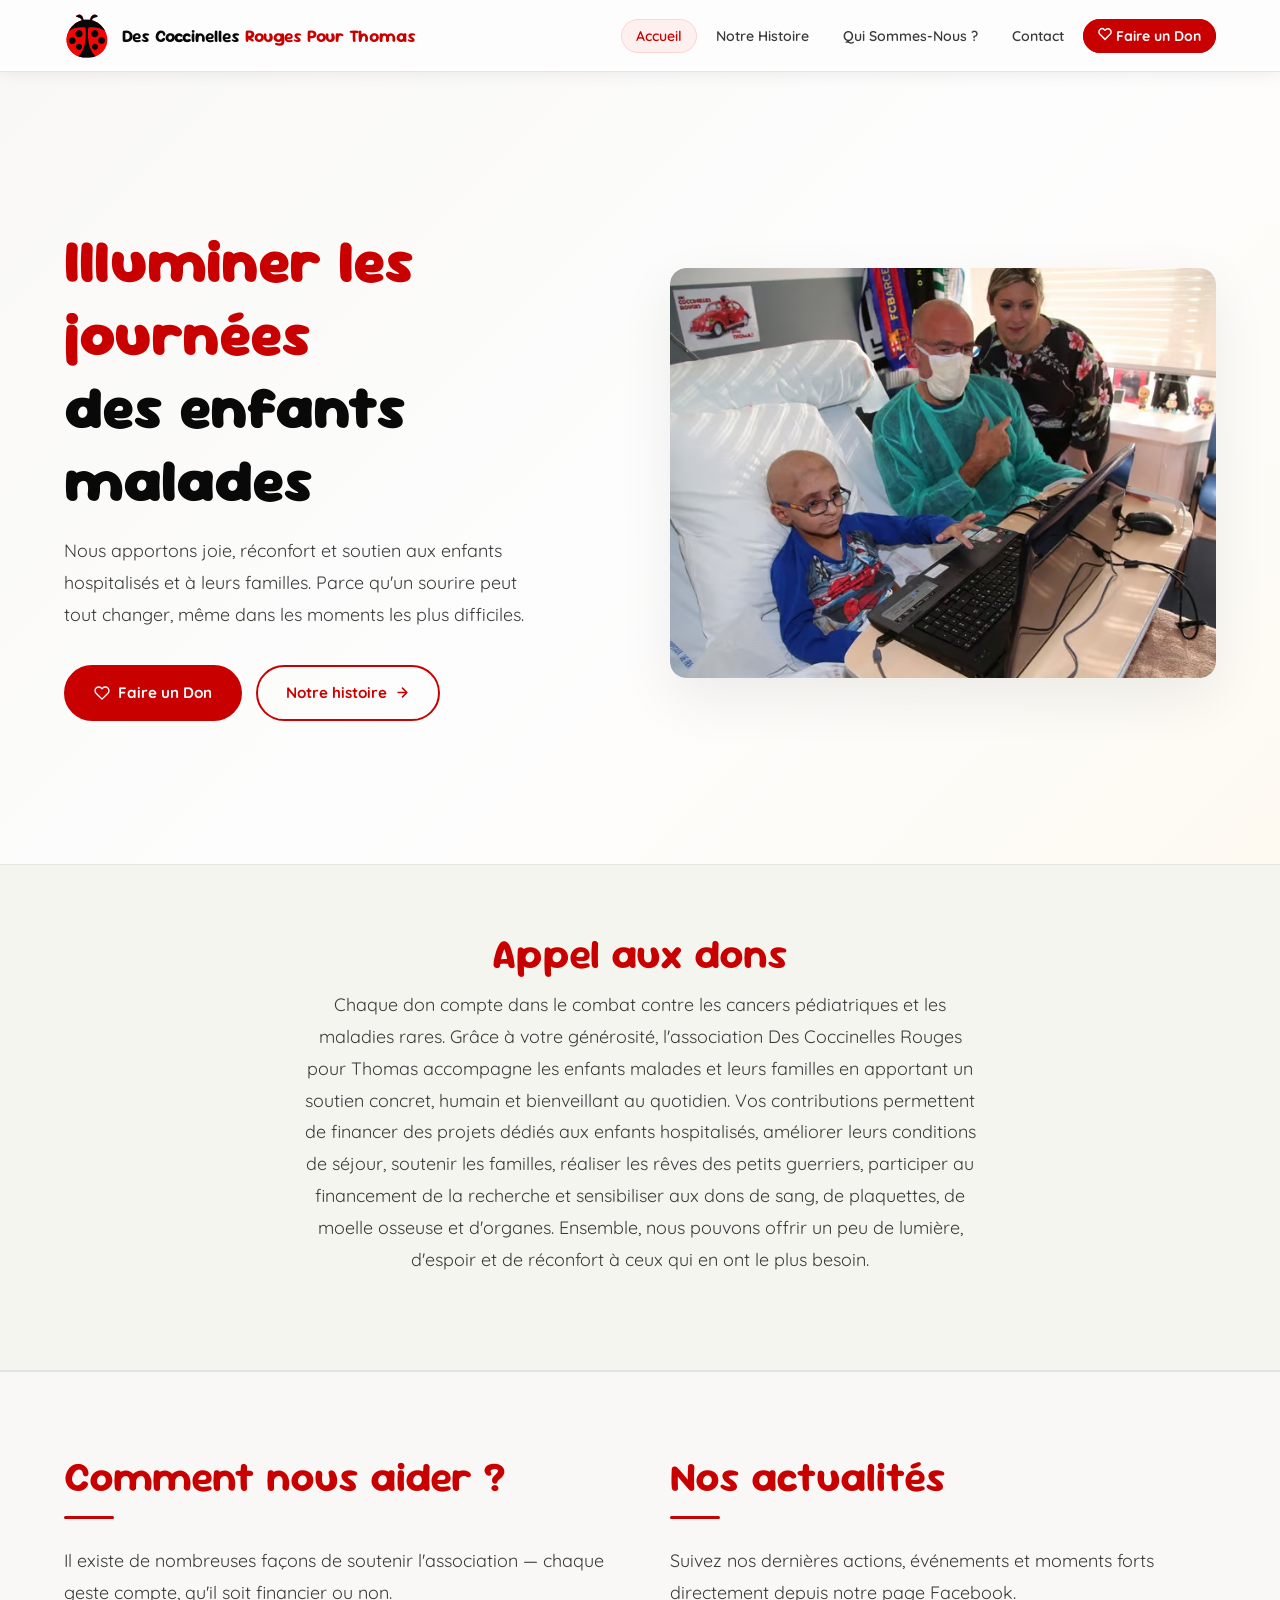
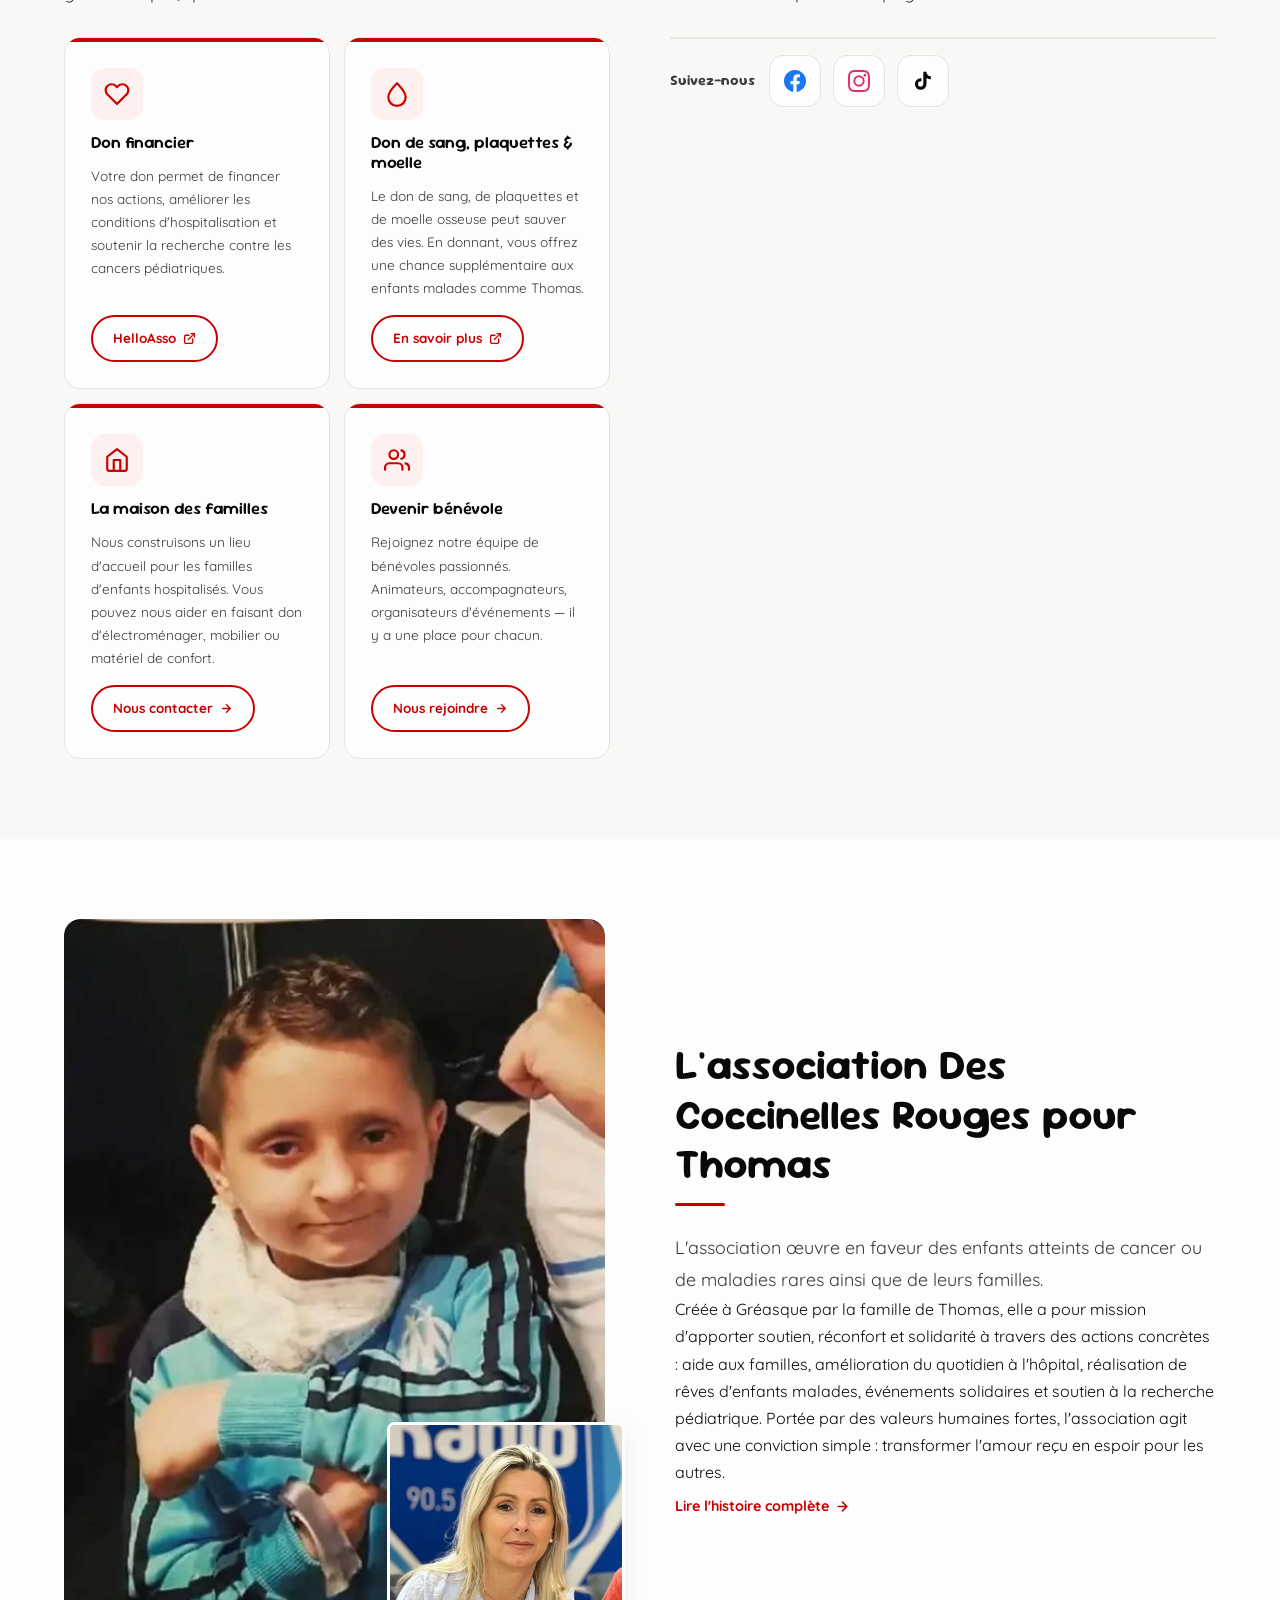
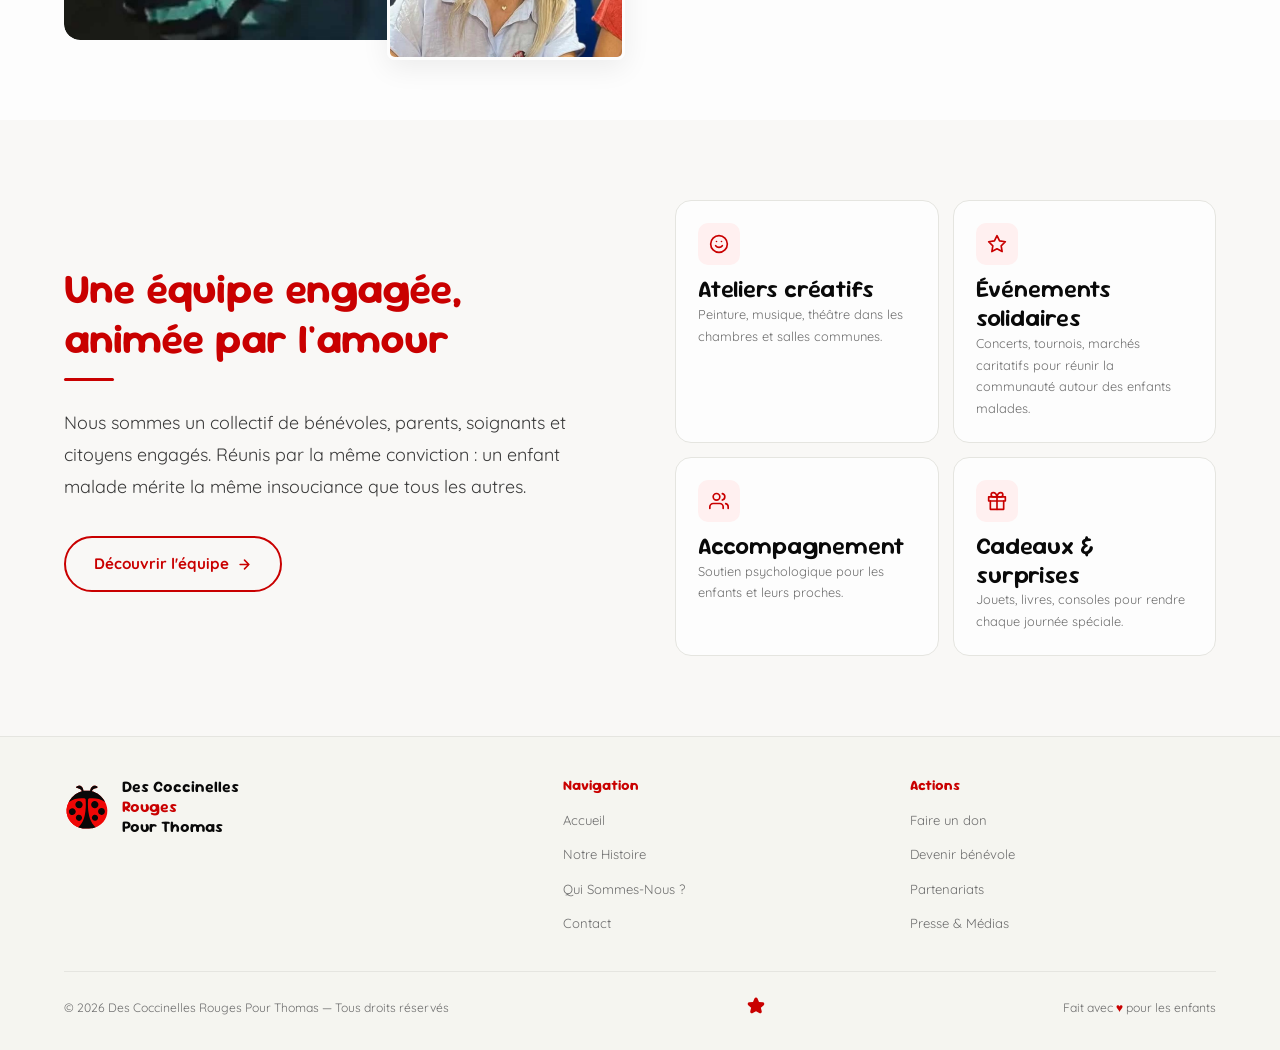
==== commit ea6a1c0f: "Better performance update" ====
--- a/index.html
+++ b/index.html
@@ -79,7 +79,9 @@
   <!-- Polices -->
   <link rel="preconnect" href="https://fonts.googleapis.com">
   <link rel="preconnect" href="https://fonts.gstatic.com" crossorigin>
-  <link href="https://fonts.googleapis.com/css2?family=Sour+Gummy:wght@400;600;700;900&family=Quicksand:wght@400;500;600;700&display=swap" rel="stylesheet">
+  <link rel="preload" as="image" href="images/accueil.png" fetchpriority="high">
+  <link rel="preload" as="style" href="https://fonts.googleapis.com/css2?family=Sour+Gummy:wght@400;600;700;900&family=Quicksand:wght@400;500;600;700&display=swap" onload="this.onload=null;this.rel='stylesheet'">
+  <noscript><link rel="stylesheet" href="https://fonts.googleapis.com/css2?family=Sour+Gummy:wght@400;600;700;900&family=Quicksand:wght@400;500;600;700&display=swap"></noscript>
   <link rel="stylesheet" href="style.css">
 </head>
 <body>
@@ -93,28 +95,28 @@
     <div class="logo-name" id="nav-name">Nom de <span>l'Association</span></div>
   </div>
   <ul class="nav-links">
-    <li><a onclick="go('home')"     id="n-home">Accueil</a></li>
-    <li><a onclick="go('histoire')" id="n-histoire">Notre Histoire</a></li>
-    <li><a onclick="go('qui')"      id="n-qui">Qui Sommes-Nous ?</a></li>
-    <li><a onclick="go('contact')"  id="n-contact">Contact</a></li>
-    <li><a id="nav-cta-don" href="#" target="_blank" class="nav-cta">
+    <li><a href="#accueil" onclick="go('home');return false;" id="n-home">Accueil</a></li>
+    <li><a href="#histoire" onclick="go('histoire');return false;" id="n-histoire">Notre Histoire</a></li>
+    <li><a href="#qui" onclick="go('qui');return false;" id="n-qui">Qui Sommes-Nous ?</a></li>
+    <li><a href="#contact" onclick="go('contact');return false;" id="n-contact">Contact</a></li>
+    <li><a id="nav-cta-don" href="#" target="_blank" rel="noopener noreferrer" class="nav-cta">
       <svg width="14" height="14" viewBox="0 0 24 24" fill="none" stroke="currentColor" stroke-width="2.5" stroke-linecap="round" stroke-linejoin="round" aria-hidden="true">
         <path d="M20.84 4.61a5.5 5.5 0 0 0-7.78 0L12 5.67l-1.06-1.06a5.5 5.5 0 0 0-7.78 7.78l1.06 1.06L12 21.23l7.78-7.78 1.06-1.06a5.5 5.5 0 0 0 0-7.78z"/>
       </svg>
       Faire un Don
     </a></li>
   </ul>
-  <div class="hamburger" onclick="toggleMenu()" aria-label="Menu" aria-expanded="false">
-    <span></span><span></span><span></span>
-  </div>
+  <button class="hamburger" onclick="toggleMenu()" aria-label="Ouvrir le menu" aria-expanded="false" type="button">
+    <span aria-hidden="true"></span><span aria-hidden="true"></span><span aria-hidden="true"></span>
+  </button>
 </nav>
 
 <div class="mobile-menu" id="mob">
-  <a onclick="go('home');toggleMenu()">Accueil</a>
-  <a onclick="go('histoire');toggleMenu()">Notre Histoire</a>
-  <a onclick="go('qui');toggleMenu()">Qui Sommes-Nous ?</a>
-  <a onclick="go('contact');toggleMenu()">Contact</a>
-  <a id="mob-cta-don" href="#" target="_blank" style="color:var(--red);font-weight:700;">Faire un Don</a>
+  <a href="#accueil" onclick="go('home');toggleMenu();return false;">Accueil</a>
+  <a href="#histoire" onclick="go('histoire');toggleMenu();return false;">Notre Histoire</a>
+  <a href="#qui" onclick="go('qui');toggleMenu();return false;">Qui Sommes-Nous ?</a>
+  <a href="#contact" onclick="go('contact');toggleMenu();return false;">Contact</a>
+  <a id="mob-cta-don" href="#" target="_blank" rel="noopener noreferrer" style="color:var(--red);font-weight:700;">Faire un Don</a>
 </div>
 
 <main>
@@ -128,16 +130,16 @@
   <section class="hero" aria-label="Présentation de l'association">
     <div class="hero-inner">
       <div>
-        <h1 id="h-titre"></h1>
-        <p class="lead" id="h-texte"></p>
+        <h1 id="h-titre">Illuminer les journées<em>des enfants malades</em></h1>
+        <p class="lead" id="h-texte">Nous apportons joie, réconfort et soutien aux enfants hospitalisés et à leurs familles. Parce qu'un sourire peut tout changer, même dans les moments les plus difficiles.</p>
         <div class="hero-btns">
-          <a id="hero-don-btn" href="#" target="_blank" class="btn btn-primary">
+          <a id="hero-don-btn" href="#" target="_blank" rel="noopener noreferrer" class="btn btn-primary">
             <svg width="16" height="16" viewBox="0 0 24 24" fill="none" stroke="currentColor" stroke-width="2" stroke-linecap="round" stroke-linejoin="round" aria-hidden="true">
               <path d="M20.84 4.61a5.5 5.5 0 0 0-7.78 0L12 5.67l-1.06-1.06a5.5 5.5 0 0 0-7.78 7.78l1.06 1.06L12 21.23l7.78-7.78 1.06-1.06a5.5 5.5 0 0 0 0-7.78z"/>
             </svg>
             Faire un Don
           </a>
-          <a class="btn btn-outline" onclick="go('histoire')">
+          <a class="btn btn-outline" href="#histoire" onclick="go('histoire');return false;">
             Notre histoire
             <svg width="15" height="15" viewBox="0 0 24 24" fill="none" stroke="currentColor" stroke-width="2.5" stroke-linecap="round" stroke-linejoin="round" aria-hidden="true">
               <path d="M5 12h14M12 5l7 7-7 7"/>
@@ -186,15 +188,26 @@
         <p class="lead" style="margin-bottom:28px;">Suivez nos dernières actions, événements et moments forts directement depuis notre page Facebook.</p>
         <div class="actu-widget">
           <div id="fb-root"></div>
-          <div class="fb-page"
-            data-href="https://www.facebook.com/descoccinellesrougespourthomas"
-            data-tabs="timeline"
-            data-width="500"
-            data-height="800"
-            data-small-header="true"
-            data-adapt-container-width="true"
-            data-hide-cover="false"
-            data-show-facepile="false">
+          <!-- Facade Facebook : chargée automatiquement au scroll -->
+          <div id="fb-facade" aria-hidden="true"
+               style="width:100%;height:420px;background:#f0f2f5;border-radius:12px;display:flex;flex-direction:column;align-items:center;justify-content:center;gap:16px;">
+            <svg width="48" height="48" viewBox="0 0 24 24" fill="#1877f2" aria-hidden="true"><path d="M24 12.073c0-6.627-5.373-12-12-12s-12 5.373-12 12c0 5.99 4.388 10.954 10.125 11.854v-8.385H7.078v-3.47h3.047V9.43c0-3.007 1.792-4.669 4.533-4.669 1.312 0 2.686.235 2.686.235v2.953H15.83c-1.491 0-1.956.925-1.956 1.874v2.25h3.328l-.532 3.47h-2.796v8.385C19.612 23.027 24 18.062 24 12.073z"/></svg>
+            <div style="text-align:center;">
+              <p style="font-weight:700;color:#1c1e21;margin:0;">Nos actualités Facebook</p>
+              <p style="font-size:.85rem;color:#606770;margin:4px 0 0;">Chargement en cours…</p>
+            </div>
+          </div>
+          <div id="fb-widget" style="display:none;">
+            <div class="fb-page"
+              data-href="https://www.facebook.com/descoccinellesrougespourthomas"
+              data-tabs="timeline"
+              data-width="500"
+              data-height="800"
+              data-small-header="true"
+              data-adapt-container-width="true"
+              data-hide-cover="false"
+              data-show-facepile="false">
+            </div>
           </div>
         </div>
         <div class="actu-social">
@@ -236,7 +249,7 @@
         <div class="divider"></div>
         <p class="lead" id="abt-p1"></p>
         <p id="abt-p2"></p>
-        <a class="link-arrow" onclick="go('histoire')">
+        <a class="link-arrow" href="#histoire" onclick="go('histoire');return false;">
           Lire l'histoire complète
           <svg width="15" height="15" viewBox="0 0 24 24" fill="none" stroke="currentColor" stroke-width="2.5" stroke-linecap="round" stroke-linejoin="round" aria-hidden="true">
             <path d="M5 12h14M12 5l7 7-7 7"/>
@@ -253,7 +266,7 @@
         <h2 id="qui-t"></h2>
         <div class="divider"></div>
         <p class="lead" id="qui-p"></p>
-        <a class="btn btn-outline" onclick="go('qui')" style="margin-top:18px;">
+        <a class="btn btn-outline" href="#qui" onclick="go('qui');return false;" style="margin-top:18px;">
           Découvrir l'équipe
           <svg width="15" height="15" viewBox="0 0 24 24" fill="none" stroke="currentColor" stroke-width="2.5" stroke-linecap="round" stroke-linejoin="round" aria-hidden="true">
             <path d="M5 12h14M12 5l7 7-7 7"/>
@@ -320,13 +333,13 @@
     <h2>Vous aussi, rejoignez l'aventure</h2>
     <p class="lead">Bénévole, donateur ou simplement curieux — il y a une place pour vous dans notre famille.</p>
     <div class="cta-btns">
-      <a id="histoire-don-btn" href="#" target="_blank" class="btn btn-primary">
+      <a id="histoire-don-btn" href="#" target="_blank" rel="noopener noreferrer" class="btn btn-primary">
         <svg width="16" height="16" viewBox="0 0 24 24" fill="none" stroke="currentColor" stroke-width="2" stroke-linecap="round" stroke-linejoin="round" aria-hidden="true">
           <path d="M20.84 4.61a5.5 5.5 0 0 0-7.78 0L12 5.67l-1.06-1.06a5.5 5.5 0 0 0-7.78 7.78l1.06 1.06L12 21.23l7.78-7.78 1.06-1.06a5.5 5.5 0 0 0 0-7.78z"/>
         </svg>
         Faire un don
       </a>
-      <a class="btn btn-outline" onclick="go('contact')">
+      <a class="btn btn-outline" href="#contact" onclick="go('contact');return false;">
         Nous rejoindre
         <svg width="15" height="15" viewBox="0 0 24 24" fill="none" stroke="currentColor" stroke-width="2.5" stroke-linecap="round" stroke-linejoin="round" aria-hidden="true">
           <path d="M5 12h14M12 5l7 7-7 7"/>
@@ -475,33 +488,43 @@
     <div class="footer-col" aria-label="Navigation secondaire">
       <h4>Navigation</h4>
       <ul>
-        <li><a onclick="go('home')">Accueil</a></li>
-        <li><a onclick="go('histoire')">Notre Histoire</a></li>
-        <li><a onclick="go('qui')">Qui Sommes-Nous ?</a></li>
-        <li><a onclick="go('contact')">Contact</a></li>
+        <li><a href="#accueil" onclick="go('home');return false;">Accueil</a></li>
+        <li><a href="#histoire" onclick="go('histoire');return false;">Notre Histoire</a></li>
+        <li><a href="#qui" onclick="go('qui');return false;">Qui Sommes-Nous ?</a></li>
+        <li><a href="#contact" onclick="go('contact');return false;">Contact</a></li>
       </ul>
     </div>
     <div class="footer-col">
       <h4>Actions</h4>
       <ul>
-        <li><a onclick="goDon()">Faire un don</a></li>
-        <li><a onclick="go('contact')">Devenir bénévole</a></li>
-        <li><a onclick="go('contact')">Partenariats</a></li>
-        <li><a onclick="go('contact')">Presse &amp; Médias</a></li>
+        <li><a href="#" onclick="goDon();return false;">Faire un don</a></li>
+        <li><a href="#contact" onclick="go('contact');return false;">Devenir bénévole</a></li>
+        <li><a href="#contact" onclick="go('contact');return false;">Partenariats</a></li>
+        <li><a href="#contact" onclick="go('contact');return false;">Presse &amp; Médias</a></li>
       </ul>
     </div>
   </div>
   <div class="footer-bottom">
     <span id="ft-copy"></span>
+    <div class="tooltip-container">
+      <span class="tooltip"><span>Réalisé par</span><strong style="color:var(--red);margin-left:4px">Starman</strong></span>
+      <span class="text">
+        <div class="borde-back">
+          <div class="icon">
+            <a href="https://github.com/Starman404" target="_blank" rel="noopener noreferrer" aria-label="GitHub de Starman, développeur du site">
+              <svg xmlns="http://www.w3.org/2000/svg" width="20" height="20" fill="currentColor" viewBox="0 0 24 24" style="color:var(--red);" aria-hidden="true" focusable="false">
+                <path d="M13.849 4.22c-.684-1.626-3.014-1.626-3.698 0L8.397 8.387l-4.552.361c-1.775.14-2.495 2.331-1.142 3.477l3.468 2.937-1.06 4.392c-.413 1.713 1.472 3.067 2.992 2.149L12 19.35l3.897 2.354c1.52.918 3.405-.436 2.992-2.15l-1.06-4.39 3.468-2.938c1.353-1.146.633-3.336-1.142-3.477l-4.552-.36-1.754-4.17Z"/>
+              </svg>
+            </a>
+          </div>
+        </div>
+      </span>
+    </div>
     <span>Fait avec <span class="footer-heart">♥</span> pour les enfants</span>
   </div>
 </footer>
 
-<!-- SDK Facebook (Page Plugin) -->
-<script async defer crossorigin="anonymous"
-  src="https://connect.facebook.net/fr_FR/sdk.js#xfbml=1&version=v19.0">
-</script>
-
-<script src="main.js"></script>
+
+<script src="main.js" defer></script>
 </body>
 </html>
--- a/style.css
+++ b/style.css
@@ -5,7 +5,7 @@
   --white:      #fdfdfd;
   --off-white:  #f5f5f0;
   --section-bg: #f9f8f6;
-  --red:        #f10808;
+  --red:        #c90000;
   --red-pale:   #fff0f0;
   --gold:       #f7b538;
   --gold-pale:  #fff8e7;
@@ -188,6 +188,12 @@
 .hero-img {
   width: 100%; aspect-ratio: 4/3; border-radius: var(--radius);
   box-shadow: 0 20px 56px var(--shadow); position: relative; overflow: hidden;
+  contain-intrinsic-size: auto 450px;
+  content-visibility: auto;
+}
+/* Prevent CLS: placeholder background while image loads */
+.hero-img:not(:has(img)) {
+  background: var(--section-bg);
 }
 
 
@@ -379,7 +385,8 @@
   transition: all .25s; text-align: center;
 }
 .team-card:hover { border-color: var(--red); transform: translateY(-3px); box-shadow: 0 10px 26px var(--shadow); }
-.team-photo { width: 100%; aspect-ratio: 1; overflow: hidden; }
+.team-photo {
+  min-height: 180px; width: 100%; aspect-ratio: 1; overflow: hidden; }
 .team-info  { padding: 11px 10px 13px; }
 .team-info h3   { font-size: .86rem; margin-bottom: 4px; }
 .team-role {
@@ -649,3 +656,90 @@
   /* Formulaire contact */
   .contact-form { padding: 20px 16px; }
 }
+
+/* Reset button defaults for hamburger */
+button.hamburger {
+  background: none;
+  border: none;
+  padding: 0;
+  cursor: pointer;
+  flex-direction: column;
+  gap: 5px;
+}
+
+/* =============================================
+   TOOLTIP STARMAN (footer)
+   ============================================= */
+.footer-bottom { align-items: center !important; }
+
+.tooltip-container {
+  position: relative;
+  cursor: pointer;
+  transition: all 0.2s;
+  width: 32px;
+  height: 32px;
+  border-radius: 50%;
+  display: inline-flex;
+  align-items: center;
+  justify-content: center;
+}
+
+.tooltip-container .borde-back {
+  width: 32px;
+  height: 32px;
+  display: flex;
+  align-items: center;
+  justify-content: center;
+  border-radius: 50%;
+}
+
+.tooltip-container .icon {
+  width: 32px;
+  height: 32px;
+  border-radius: 50%;
+  display: flex;
+  align-items: center;
+  justify-content: center;
+  z-index: 10;
+  cursor: pointer;
+  transition: 0.4s ease-in-out;
+}
+
+.tooltip {
+  position: absolute;
+  top: 50%;
+  transform: translateY(-50%) scaleX(0);
+  transform-origin: left center;
+  left: 100%;
+  margin-left: 4px;
+  height: 32px;
+  white-space: nowrap;
+  opacity: 0;
+  pointer-events: none;
+  transition: all 0.5s;
+  display: flex;
+  align-items: center;
+  padding-left: 12px;
+  padding-right: 14px;
+  font-size: .76rem;
+  font-weight: 600;
+  z-index: 10;
+  background: var(--white);
+  border-radius: 50px;
+  border: 1px solid var(--border);
+  box-shadow: 0 2px 8px var(--shadow);
+  color: var(--ink-mid);
+}
+
+.tooltip strong { color: var(--red); }
+
+.tooltip-container:hover .tooltip {
+  transform: translateY(-50%) scaleX(1);
+  opacity: 1;
+  pointer-events: auto;
+}
+
+.tooltip-container:hover .icon {
+  transform: rotate(90deg);
+  transition: 0.3s linear;
+}
